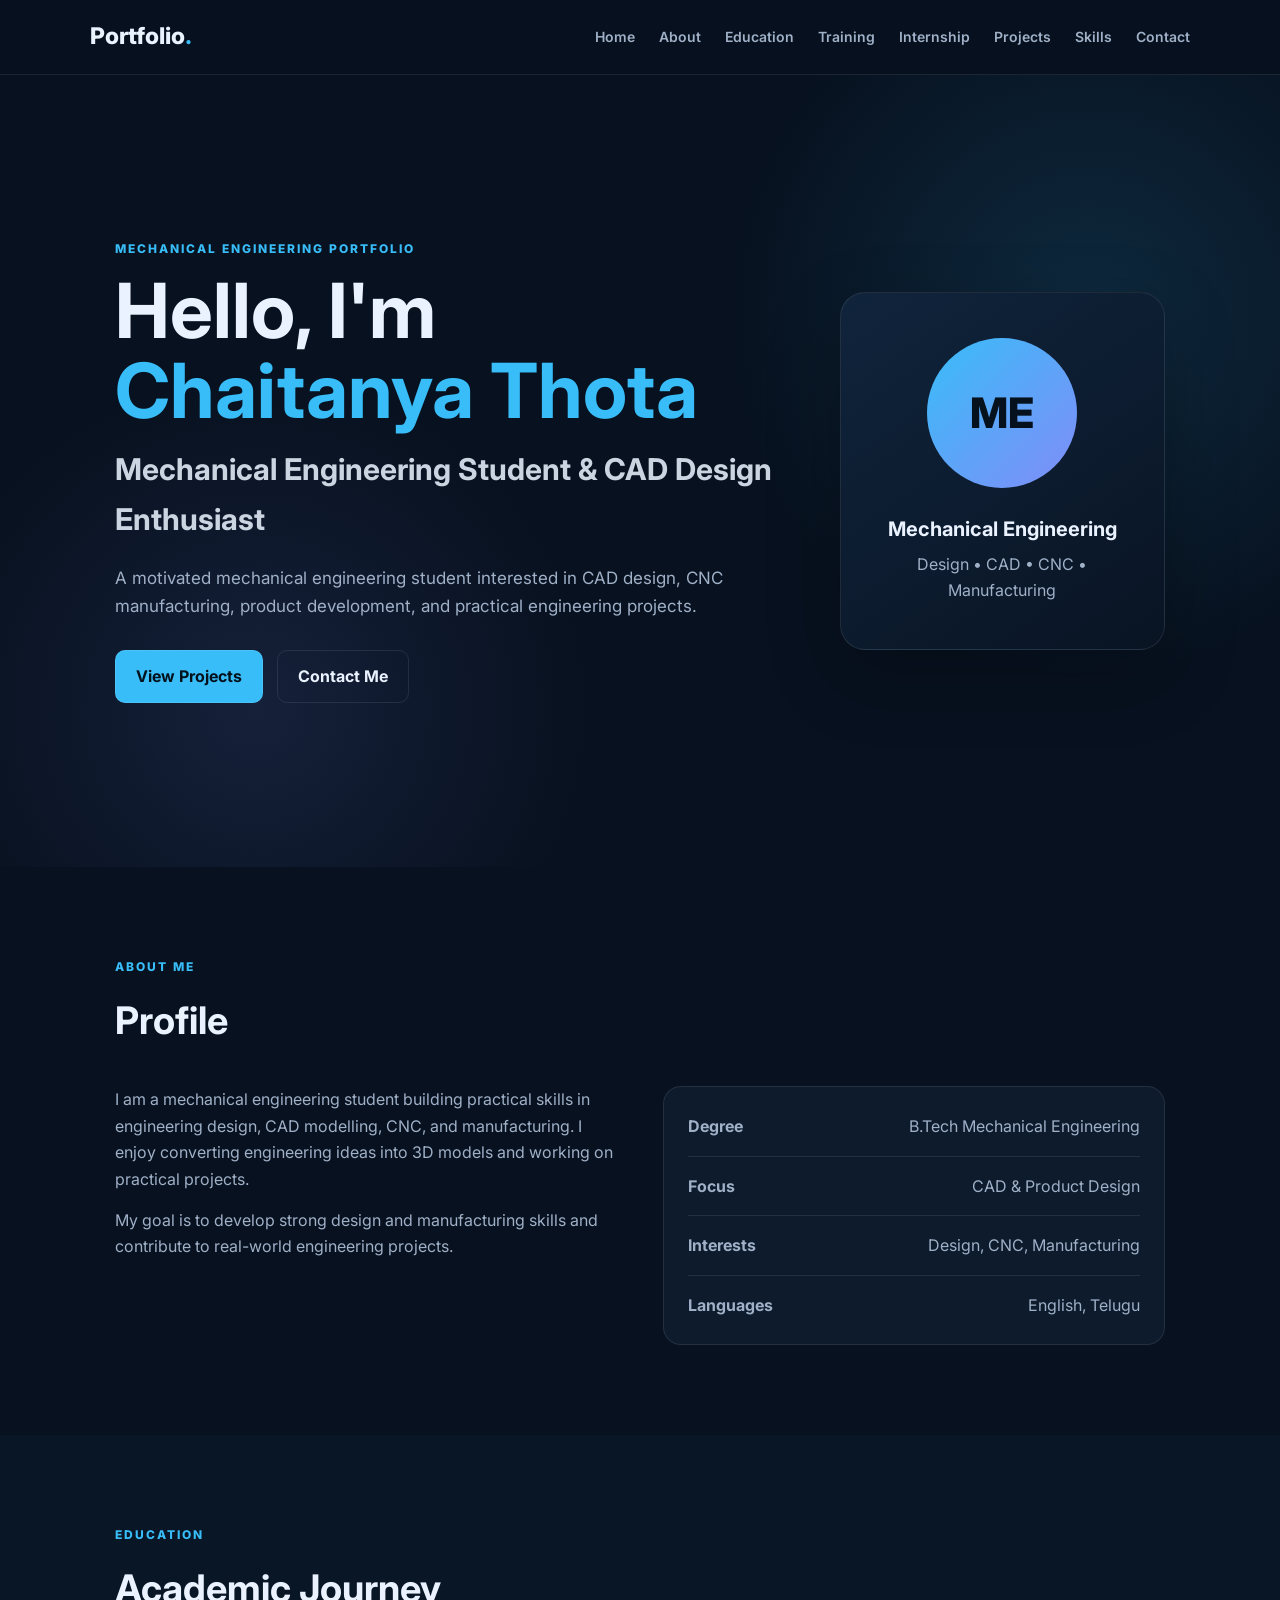
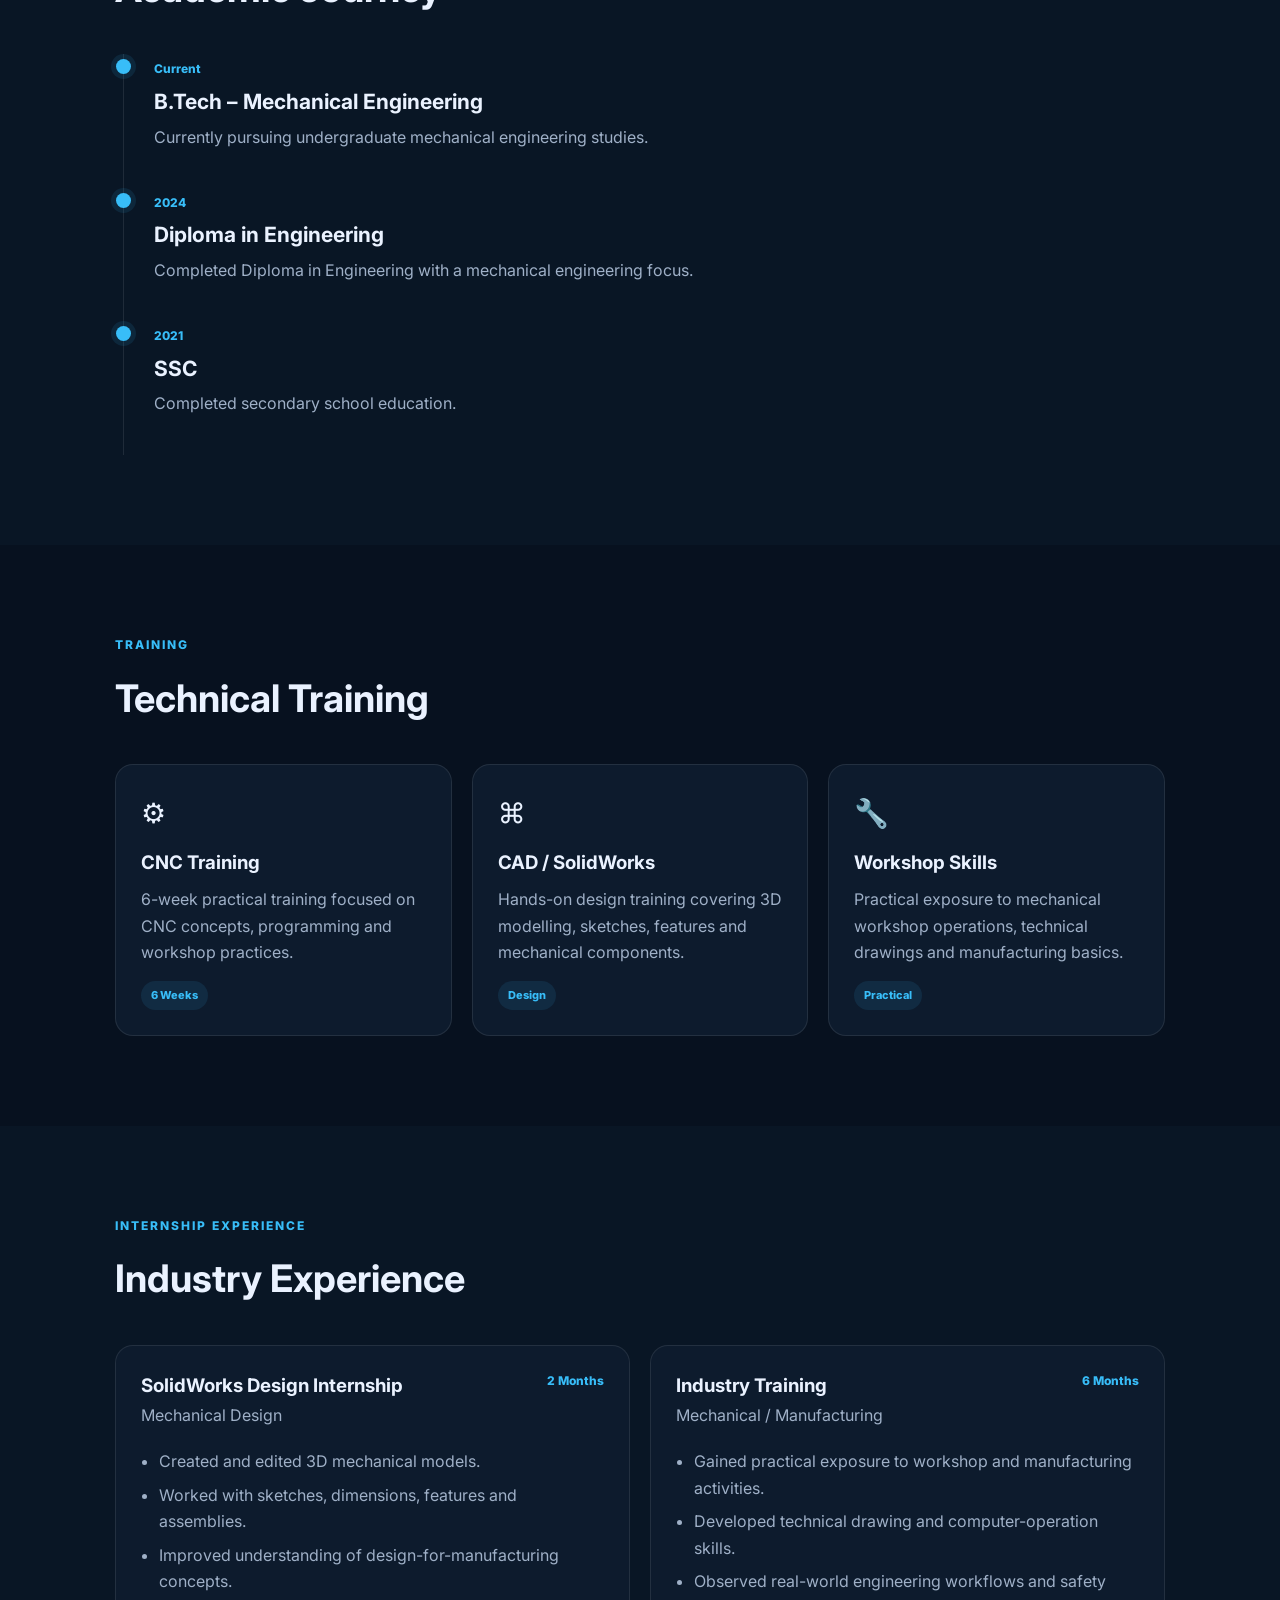
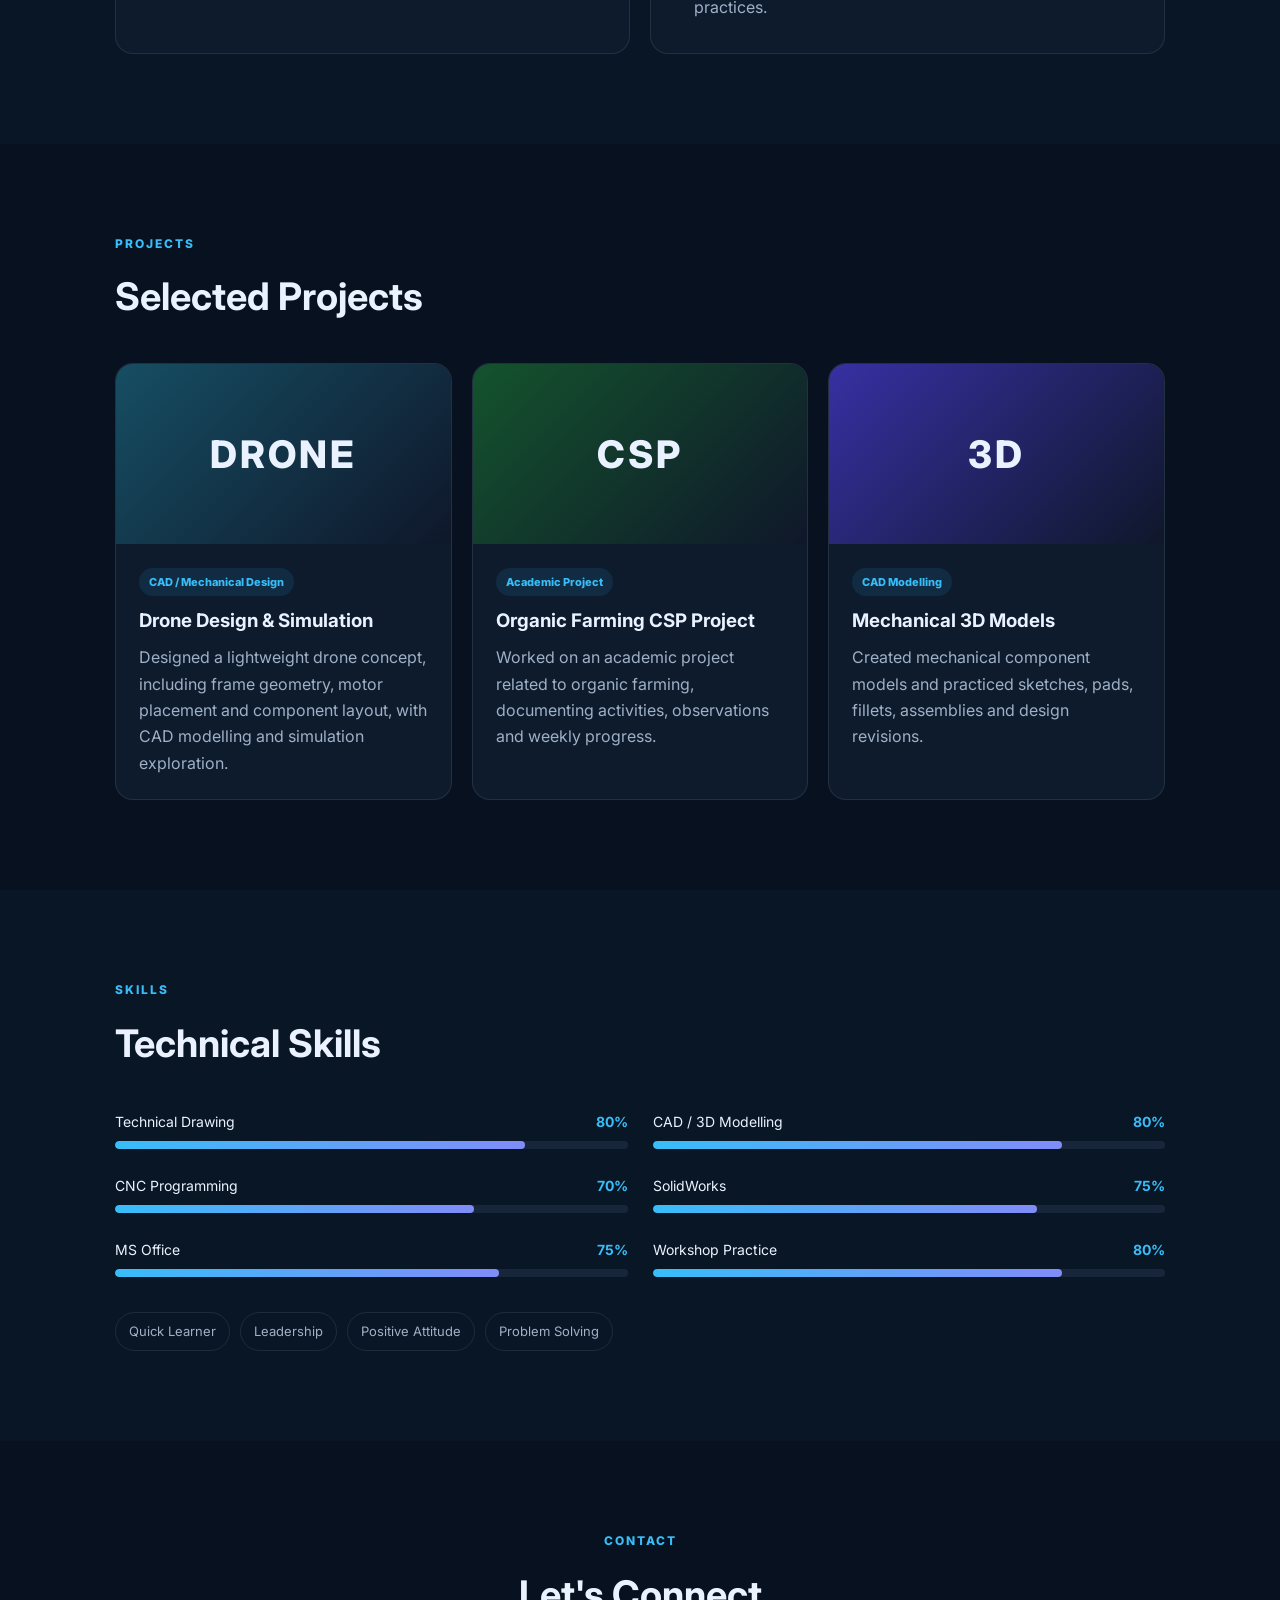
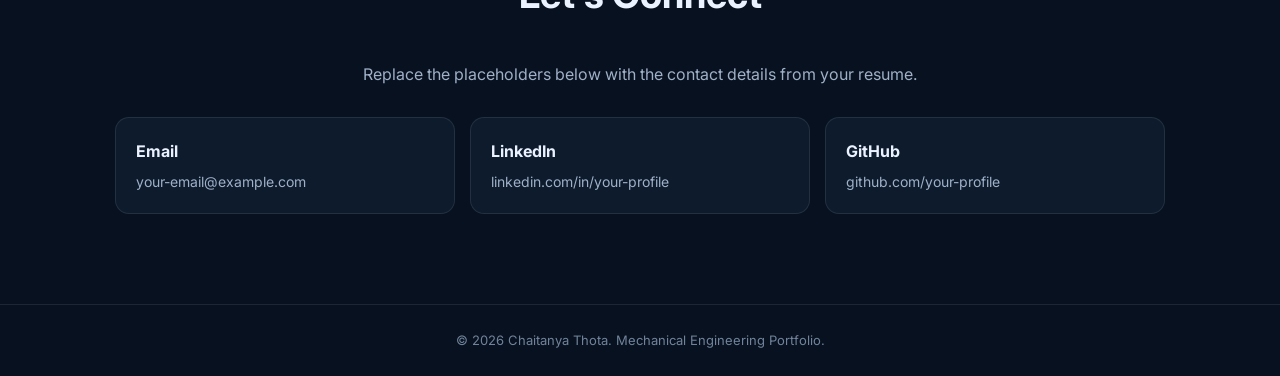
==== index.html @ 31b7e0b7 "Add files via upload" ====
<!DOCTYPE html>
<html lang="en">
<head>
  <meta charset="UTF-8">
  <meta name="viewport" content="width=device-width, initial-scale=1.0">
  <title>Mechanical Engineering Portfolio</title>
  <link rel="preconnect" href="https://fonts.googleapis.com">
  <link rel="preconnect" href="https://fonts.gstatic.com" crossorigin>
  <link href="https://fonts.googleapis.com/css2?family=Inter:wght@400;500;600;700;800&display=swap" rel="stylesheet">
  <link rel="stylesheet" href="style.css">
</head>
<body>
  <header class="header">
    <a class="logo" href="#home">Portfolio<span>.</span></a>
    <button class="menu" aria-label="Open menu">☰</button>
    <nav id="nav">
      <a href="#home">Home</a>
      <a href="#about">About</a>
      <a href="#education">Education</a>
      <a href="#training">Training</a>
      <a href="#internship">Internship</a>
      <a href="#projects">Projects</a>
      <a href="#skills">Skills</a>
      <a href="#contact">Contact</a>
    </nav>
  </header>

  <main>
    <section id="home" class="hero">
      <div class="hero-text">
        <p class="eyebrow">MECHANICAL ENGINEERING PORTFOLIO</p>
        <h1>Hello, I'm <span>Chaitanya Thota</span></h1>
        <h2>Mechanical Engineering Student & CAD Design Enthusiast</h2>
        <p class="intro">
          A motivated mechanical engineering student interested in CAD design,
          CNC manufacturing, product development, and practical engineering projects.
        </p>
        <div class="buttons">
          <a class="btn primary" href="#projects">View Projects</a>
          <a class="btn secondary" href="#contact">Contact Me</a>
        </div>
      </div>
      <div class="hero-card">
        <div class="profile-circle">ME</div>
        <h3>Mechanical Engineering</h3>
        <p>Design • CAD • CNC • Manufacturing</p>
      </div>
    </section>

    <section id="about" class="section">
      <p class="eyebrow">ABOUT ME</p>
      <h2 class="section-title">Profile</h2>
      <div class="about-grid">
        <div>
          <p>
            I am a mechanical engineering student building practical skills in
            engineering design, CAD modelling, CNC, and manufacturing.
            I enjoy converting engineering ideas into 3D models and working
            on practical projects.
          </p>
          <p>
            My goal is to develop strong design and manufacturing skills and
            contribute to real-world engineering projects.
          </p>
        </div>
        <div class="info-card">
          <div><strong>Degree</strong><span>B.Tech Mechanical Engineering</span></div>
          <div><strong>Focus</strong><span>CAD & Product Design</span></div>
          <div><strong>Interests</strong><span>Design, CNC, Manufacturing</span></div>
          <div><strong>Languages</strong><span>English, Telugu</span></div>
        </div>
      </div>
    </section>

    <section id="education" class="section alt">
      <p class="eyebrow">EDUCATION</p>
      <h2 class="section-title">Academic Journey</h2>
      <div class="timeline">
        <article class="timeline-item">
          <span class="dot"></span>
          <div>
            <span class="date">Current</span>
            <h3>B.Tech – Mechanical Engineering</h3>
            <p>Currently pursuing undergraduate mechanical engineering studies.</p>
          </div>
        </article>
        <article class="timeline-item">
          <span class="dot"></span>
          <div>
            <span class="date">2024</span>
            <h3>Diploma in Engineering</h3>
            <p>Completed Diploma in Engineering with a mechanical engineering focus.</p>
          </div>
        </article>
        <article class="timeline-item">
          <span class="dot"></span>
          <div>
            <span class="date">2021</span>
            <h3>SSC</h3>
            <p>Completed secondary school education.</p>
          </div>
        </article>
      </div>
    </section>

    <section id="training" class="section">
      <p class="eyebrow">TRAINING</p>
      <h2 class="section-title">Technical Training</h2>
      <div class="cards">
        <article class="card">
          <div class="icon">⚙</div>
          <h3>CNC Training</h3>
          <p>6-week practical training focused on CNC concepts, programming and workshop practices.</p>
          <span class="tag">6 Weeks</span>
        </article>
        <article class="card">
          <div class="icon">⌘</div>
          <h3>CAD / SolidWorks</h3>
          <p>Hands-on design training covering 3D modelling, sketches, features and mechanical components.</p>
          <span class="tag">Design</span>
        </article>
        <article class="card">
          <div class="icon">🔧</div>
          <h3>Workshop Skills</h3>
          <p>Practical exposure to mechanical workshop operations, technical drawings and manufacturing basics.</p>
          <span class="tag">Practical</span>
        </article>
      </div>
    </section>

    <section id="internship" class="section alt">
      <p class="eyebrow">INTERNSHIP EXPERIENCE</p>
      <h2 class="section-title">Industry Experience</h2>
      <div class="experience">
        <article class="experience-card">
          <div class="experience-head">
            <div>
              <h3>SolidWorks Design Internship</h3>
              <p class="muted">Mechanical Design</p>
            </div>
            <span class="date-badge">2 Months</span>
          </div>
          <ul>
            <li>Created and edited 3D mechanical models.</li>
            <li>Worked with sketches, dimensions, features and assemblies.</li>
            <li>Improved understanding of design-for-manufacturing concepts.</li>
          </ul>
        </article>
        <article class="experience-card">
          <div class="experience-head">
            <div>
              <h3>Industry Training</h3>
              <p class="muted">Mechanical / Manufacturing</p>
            </div>
            <span class="date-badge">6 Months</span>
          </div>
          <ul>
            <li>Gained practical exposure to workshop and manufacturing activities.</li>
            <li>Developed technical drawing and computer-operation skills.</li>
            <li>Observed real-world engineering workflows and safety practices.</li>
          </ul>
        </article>
      </div>
    </section>

    <section id="projects" class="section">
      <p class="eyebrow">PROJECTS</p>
      <h2 class="section-title">Selected Projects</h2>
      <div class="project-grid">
        <article class="project">
          <div class="project-image drone">DRONE</div>
          <div class="project-body">
            <span class="tag">CAD / Mechanical Design</span>
            <h3>Drone Design & Simulation</h3>
            <p>Designed a lightweight drone concept, including frame geometry, motor placement and component layout, with CAD modelling and simulation exploration.</p>
          </div>
        </article>
        <article class="project">
          <div class="project-image farm">CSP</div>
          <div class="project-body">
            <span class="tag">Academic Project</span>
            <h3>Organic Farming CSP Project</h3>
            <p>Worked on an academic project related to organic farming, documenting activities, observations and weekly progress.</p>
          </div>
        </article>
        <article class="project">
          <div class="project-image cad">3D</div>
          <div class="project-body">
            <span class="tag">CAD Modelling</span>
            <h3>Mechanical 3D Models</h3>
            <p>Created mechanical component models and practiced sketches, pads, fillets, assemblies and design revisions.</p>
          </div>
        </article>
      </div>
    </section>

    <section id="skills" class="section alt">
      <p class="eyebrow">SKILLS</p>
      <h2 class="section-title">Technical Skills</h2>
      <div class="skills-grid">
        <div class="skill"><div><span>Technical Drawing</span><b>80%</b></div><i><em style="width:80%"></em></i></div>
        <div class="skill"><div><span>CAD / 3D Modelling</span><b>80%</b></div><i><em style="width:80%"></em></i></div>
        <div class="skill"><div><span>CNC Programming</span><b>70%</b></div><i><em style="width:70%"></em></i></div>
        <div class="skill"><div><span>SolidWorks</span><b>75%</b></div><i><em style="width:75%"></em></i></div>
        <div class="skill"><div><span>MS Office</span><b>75%</b></div><i><em style="width:75%"></em></i></div>
        <div class="skill"><div><span>Workshop Practice</span><b>80%</b></div><i><em style="width:80%"></em></i></div>
      </div>
      <div class="chips">
        <span>Quick Learner</span><span>Leadership</span><span>Positive Attitude</span><span>Problem Solving</span>
      </div>
    </section>

    <section id="contact" class="section contact">
      <p class="eyebrow">CONTACT</p>
      <h2 class="section-title">Let's Connect</h2>
      <p>Replace the placeholders below with the contact details from your resume.</p>
      <div class="contact-grid">
        <a href="mailto:your-email@example.com"><strong>Email</strong><span>your-email@example.com</span></a>
        <a href="#"><strong>LinkedIn</strong><span>linkedin.com/in/your-profile</span></a>
        <a href="#"><strong>GitHub</strong><span>github.com/your-profile</span></a>
      </div>
    </section>
  </main>

  <footer>
    <p>© 2026 Chaitanya Thota. Mechanical Engineering Portfolio.</p>
  </footer>

  <script src="script.js"></script>
</body>
</html>
---- style.css ----
*{box-sizing:border-box;margin:0;padding:0}
:root{--bg:#07111f;--card:#0d1b2d;--text:#eaf2ff;--muted:#9fb0c7;--accent:#38bdf8;--accent2:#818cf8;--line:rgba(255,255,255,.09)}
html{scroll-behavior:smooth}
body{font-family:Inter,Arial,sans-serif;background:var(--bg);color:var(--text);line-height:1.65}
a{color:inherit;text-decoration:none}.header{position:sticky;top:0;z-index:20;display:flex;align-items:center;justify-content:space-between;padding:18px 7%;background:rgba(7,17,31,.86);backdrop-filter:blur(14px);border-bottom:1px solid var(--line)}
.logo{font-size:23px;font-weight:800}.logo span,.hero h1 span{color:var(--accent)}
nav{display:flex;gap:24px}nav a{font-size:14px;color:var(--muted);font-weight:600}nav a:hover{color:#fff}.menu{display:none;background:none;border:0;color:#fff;font-size:25px}
.hero{min-height:88vh;display:grid;grid-template-columns:1.35fr .65fr;gap:50px;align-items:center;padding:80px 9%;background:radial-gradient(circle at 85% 30%,rgba(56,189,248,.14),transparent 30%),radial-gradient(circle at 20% 80%,rgba(129,140,248,.12),transparent 28%)}
.eyebrow{color:var(--accent);font-size:12px;letter-spacing:2px;font-weight:800;margin-bottom:12px}.hero h1{font-size:clamp(42px,7vw,76px);line-height:1.05;margin-bottom:15px}.hero h2{font-size:clamp(20px,3vw,30px);color:#cbd5e1;margin-bottom:20px}.intro{max-width:680px;color:var(--muted);font-size:17px}
.buttons{display:flex;gap:14px;margin-top:30px}.btn{padding:12px 20px;border-radius:10px;font-weight:700;border:1px solid var(--line)}.primary{background:var(--accent);color:#03111c}.secondary:hover{background:rgba(255,255,255,.06)}
.hero-card{background:linear-gradient(145deg,#10243c,#091423);border:1px solid var(--line);border-radius:25px;padding:45px 25px;text-align:center;box-shadow:0 25px 70px rgba(0,0,0,.25)}.profile-circle{width:150px;height:150px;border-radius:50%;display:grid;place-items:center;margin:0 auto 25px;background:linear-gradient(135deg,var(--accent),var(--accent2));color:#06111e;font-size:42px;font-weight:800}.hero-card h3{font-size:20px}.hero-card p{color:var(--muted);margin-top:5px}
.section{padding:90px 9%;scroll-margin-top:70px}.alt{background:#091625}.section-title{font-size:38px;margin-bottom:35px}.about-grid{display:grid;grid-template-columns:1fr 1fr;gap:45px;color:var(--muted)}.about-grid p+p{margin-top:15px}.info-card{border:1px solid var(--line);background:var(--card);border-radius:18px;padding:10px 24px}.info-card div{display:flex;justify-content:space-between;gap:20px;padding:16px 0;border-bottom:1px solid var(--line)}.info-card div:last-child{border:0}.info-card span{color:var(--muted);text-align:right}
.timeline{max-width:850px;border-left:1px solid var(--line);margin-left:8px;padding-left:30px}.timeline-item{position:relative;padding:0 0 38px}.dot{position:absolute;left:-38px;top:5px;width:15px;height:15px;border-radius:50%;background:var(--accent);box-shadow:0 0 0 5px rgba(56,189,248,.1)}.date{font-size:12px;color:var(--accent);font-weight:800}.timeline h3{font-size:21px;margin:4px 0}.timeline p,.muted{color:var(--muted)}
.cards{display:grid;grid-template-columns:repeat(3,1fr);gap:20px}.card,.experience-card,.project{background:var(--card);border:1px solid var(--line);border-radius:18px;padding:25px}.card:hover,.project:hover{transform:translateY(-5px);transition:.25s}.icon{font-size:28px;margin-bottom:12px}.card h3{margin-bottom:7px}.card p,.project p{color:var(--muted)}.tag{display:inline-block;margin-top:16px;padding:5px 10px;border-radius:999px;background:rgba(56,189,248,.1);color:var(--accent);font-size:11px;font-weight:800}
.experience{display:grid;grid-template-columns:1fr 1fr;gap:20px}.experience-head{display:flex;justify-content:space-between;gap:15px}.date-badge{white-space:nowrap;color:var(--accent);font-size:12px;font-weight:800}.experience-card ul{margin:20px 0 0 18px;color:var(--muted)}.experience-card li{margin:7px 0}
.project-grid{display:grid;grid-template-columns:repeat(3,1fr);gap:20px}.project{padding:0;overflow:hidden}.project-image{height:180px;display:grid;place-items:center;font-size:38px;font-weight:800;letter-spacing:3px}.drone{background:linear-gradient(135deg,#164e63,#0f172a)}.farm{background:linear-gradient(135deg,#14532d,#0f172a)}.cad{background:linear-gradient(135deg,#3730a3,#0f172a)}.project-body{padding:23px}.project-body .tag{margin:0 0 10px}.project h3{margin-bottom:7px}
.skills-grid{display:grid;grid-template-columns:1fr 1fr;gap:25px}.skill div{display:flex;justify-content:space-between;font-size:14px}.skill b{color:var(--accent)}.skill i{display:block;height:8px;background:#17263a;border-radius:20px;margin-top:8px;overflow:hidden}.skill em{display:block;height:100%;background:linear-gradient(90deg,var(--accent),var(--accent2));border-radius:20px}.chips{display:flex;flex-wrap:wrap;gap:10px;margin-top:35px}.chips span{padding:8px 13px;border:1px solid var(--line);border-radius:999px;color:var(--muted);font-size:13px}
.contact{text-align:center}.contact>p:not(.eyebrow){color:var(--muted)}.contact-grid{display:grid;grid-template-columns:repeat(3,1fr);gap:15px;margin-top:30px;text-align:left}.contact-grid a{background:var(--card);border:1px solid var(--line);border-radius:14px;padding:20px}.contact-grid strong,.contact-grid span{display:block}.contact-grid span{color:var(--muted);font-size:14px;margin-top:5px}
footer{text-align:center;padding:25px;color:#71839b;border-top:1px solid var(--line);font-size:13px}
@media(max-width:850px){nav{display:none;position:absolute;top:65px;left:0;right:0;background:#081322;padding:20px 7%;flex-direction:column;gap:15px;border-bottom:1px solid var(--line)}nav.open{display:flex}.menu{display:block}.hero,.about-grid,.experience,.cards,.project-grid,.contact-grid{grid-template-columns:1fr}.hero{padding-top:60px}.hero-card{max-width:400px}.skills-grid{grid-template-columns:1fr}.section{padding:70px 7%}}
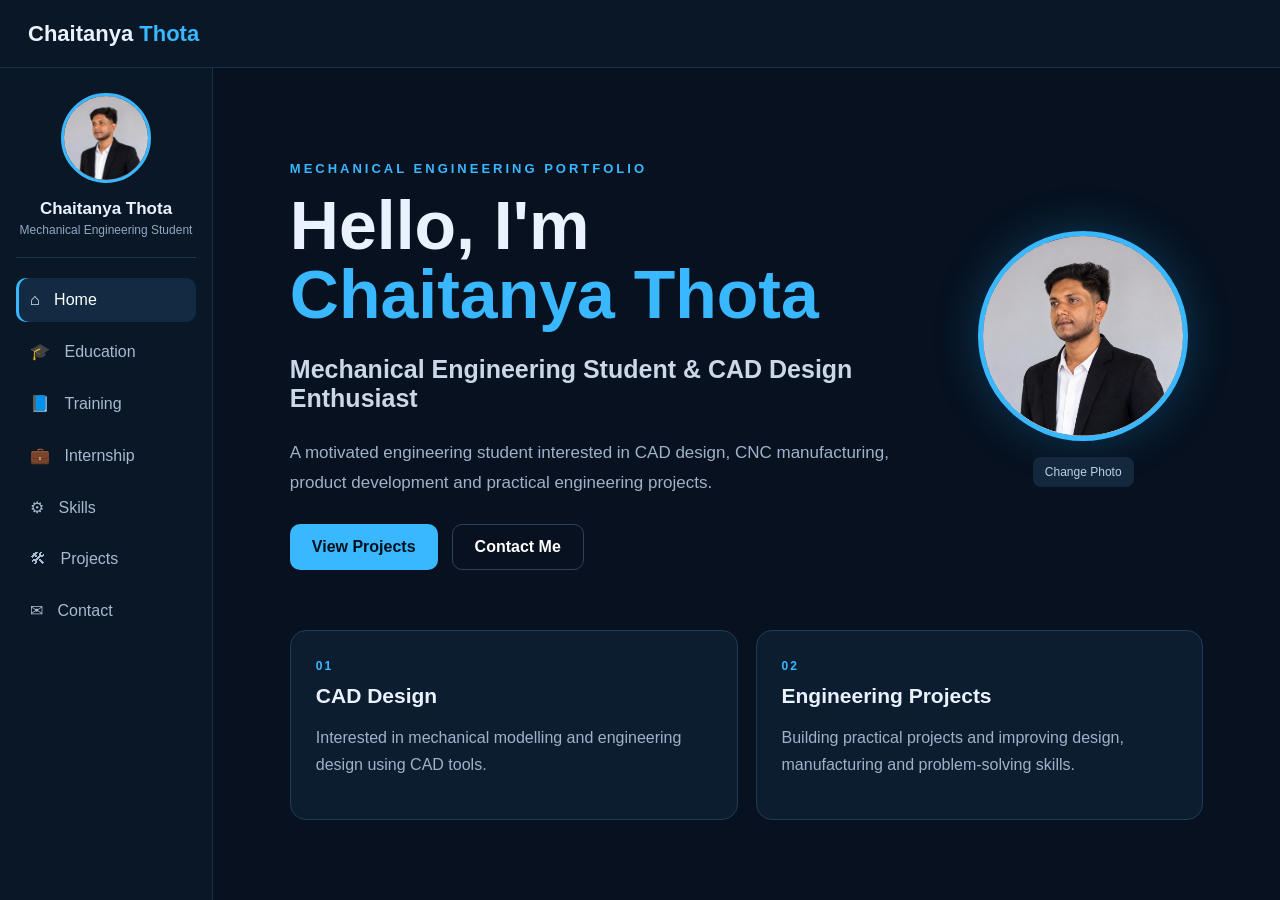
==== commit dcaeaa17: "Add files via upload" ====
--- a/index.html
+++ b/index.html
@@ -1,231 +1,121 @@
 <!DOCTYPE html>
 <html lang="en">
 <head>
-  <meta charset="UTF-8">
-  <meta name="viewport" content="width=device-width, initial-scale=1.0">
-  <title>Mechanical Engineering Portfolio</title>
-  <link rel="preconnect" href="https://fonts.googleapis.com">
-  <link rel="preconnect" href="https://fonts.gstatic.com" crossorigin>
-  <link href="https://fonts.googleapis.com/css2?family=Inter:wght@400;500;600;700;800&display=swap" rel="stylesheet">
-  <link rel="stylesheet" href="style.css">
+<meta charset="UTF-8">
+<meta name="viewport" content="width=device-width, initial-scale=1.0">
+<title>Chaitanya Thota | Mechanical Engineering Portfolio</title>
+<link rel="stylesheet" href="style.css">
 </head>
 <body>
-  <header class="header">
-    <a class="logo" href="#home">Portfolio<span>.</span></a>
-    <button class="menu" aria-label="Open menu">☰</button>
-    <nav id="nav">
-      <a href="#home">Home</a>
-      <a href="#about">About</a>
-      <a href="#education">Education</a>
-      <a href="#training">Training</a>
-      <a href="#internship">Internship</a>
-      <a href="#projects">Projects</a>
-      <a href="#skills">Skills</a>
-      <a href="#contact">Contact</a>
+<header class="topbar">
+  <div class="brand">Chaitanya <span>Thota</span></div>
+  <button class="menu-btn" id="menuBtn">☰</button>
+</header>
+
+<div class="layout">
+  <aside class="sidebar" id="sidebar">
+    <div class="profile">
+      <img src="profile.jpg" alt="Chaitanya Thota">
+      <h2>Chaitanya Thota</h2>
+      <p>Mechanical Engineering Student</p>
+    </div>
+    <nav>
+      <button class="nav-item active" data-section="home">⌂ <span>Home</span></button>
+      <button class="nav-item" data-section="education">🎓 <span>Education</span></button>
+      <button class="nav-item" data-section="training">📘 <span>Training</span></button>
+      <button class="nav-item" data-section="internship">💼 <span>Internship</span></button>
+      <button class="nav-item" data-section="skills">⚙ <span>Skills</span></button>
+      <button class="nav-item" data-section="projects">🛠 <span>Projects</span></button>
+      <button class="nav-item" data-section="contact">✉ <span>Contact</span></button>
     </nav>
-  </header>
+  </aside>
 
-  <main>
-    <section id="home" class="hero">
-      <div class="hero-text">
+  <main class="content">
+    <div class="hero-top">
+      <div>
         <p class="eyebrow">MECHANICAL ENGINEERING PORTFOLIO</p>
-        <h1>Hello, I'm <span>Chaitanya Thota</span></h1>
-        <h2>Mechanical Engineering Student & CAD Design Enthusiast</h2>
-        <p class="intro">
-          A motivated mechanical engineering student interested in CAD design,
-          CNC manufacturing, product development, and practical engineering projects.
-        </p>
-        <div class="buttons">
-          <a class="btn primary" href="#projects">View Projects</a>
-          <a class="btn secondary" href="#contact">Contact Me</a>
+        <h1>Hello, I'm <strong>Chaitanya Thota</strong></h1>
+        <p class="subtitle">Mechanical Engineering Student & CAD Design Enthusiast</p>
+        <p class="intro">A motivated engineering student interested in CAD design, CNC manufacturing, product development and practical engineering projects.</p>
+        <div class="actions">
+          <button class="primary" data-go="projects">View Projects</button>
+          <button class="secondary" data-go="contact">Contact Me</button>
         </div>
       </div>
-      <div class="hero-card">
-        <div class="profile-circle">ME</div>
-        <h3>Mechanical Engineering</h3>
-        <p>Design • CAD • CNC • Manufacturing</p>
+      <div class="logo-wrap">
+        <img id="mainLogo" src="profile.jpg" alt="Chaitanya Thota profile">
+        <label class="change-logo">Change Photo
+          <input type="file" id="logoInput" accept="image/*">
+        </label>
+      </div>
+    </div>
+
+    <section id="home" class="section active-section">
+      <div class="cards two">
+        <article class="card highlight"><span>01</span><h3>CAD Design</h3><p>Interested in mechanical modelling and engineering design using CAD tools.</p></article>
+        <article class="card highlight"><span>02</span><h3>Engineering Projects</h3><p>Building practical projects and improving design, manufacturing and problem-solving skills.</p></article>
       </div>
     </section>
 
-    <section id="about" class="section">
-      <p class="eyebrow">ABOUT ME</p>
-      <h2 class="section-title">Profile</h2>
-      <div class="about-grid">
-        <div>
-          <p>
-            I am a mechanical engineering student building practical skills in
-            engineering design, CAD modelling, CNC, and manufacturing.
-            I enjoy converting engineering ideas into 3D models and working
-            on practical projects.
-          </p>
-          <p>
-            My goal is to develop strong design and manufacturing skills and
-            contribute to real-world engineering projects.
-          </p>
-        </div>
-        <div class="info-card">
-          <div><strong>Degree</strong><span>B.Tech Mechanical Engineering</span></div>
-          <div><strong>Focus</strong><span>CAD & Product Design</span></div>
-          <div><strong>Interests</strong><span>Design, CNC, Manufacturing</span></div>
-          <div><strong>Languages</strong><span>English, Telugu</span></div>
-        </div>
-      </div>
-    </section>
-
-    <section id="education" class="section alt">
-      <p class="eyebrow">EDUCATION</p>
-      <h2 class="section-title">Academic Journey</h2>
+    <section id="education" class="section">
+      <h2>Education</h2>
       <div class="timeline">
-        <article class="timeline-item">
-          <span class="dot"></span>
-          <div>
-            <span class="date">Current</span>
-            <h3>B.Tech – Mechanical Engineering</h3>
-            <p>Currently pursuing undergraduate mechanical engineering studies.</p>
-          </div>
-        </article>
-        <article class="timeline-item">
-          <span class="dot"></span>
-          <div>
-            <span class="date">2024</span>
-            <h3>Diploma in Engineering</h3>
-            <p>Completed Diploma in Engineering with a mechanical engineering focus.</p>
-          </div>
-        </article>
-        <article class="timeline-item">
-          <span class="dot"></span>
-          <div>
-            <span class="date">2021</span>
-            <h3>SSC</h3>
-            <p>Completed secondary school education.</p>
-          </div>
-        </article>
+        <article><b>B.Tech — Mechanical Engineering</b><p>Currently pursuing B.Tech, 3rd Year</p><small>Mechanical Engineering</small></article>
+        <article><b>Academic Development</b><p>Studying mechanical design, manufacturing, CAD, FEM, heat transfer, fluid mechanics and related engineering subjects.</p></article>
       </div>
     </section>
 
     <section id="training" class="section">
-      <p class="eyebrow">TRAINING</p>
-      <h2 class="section-title">Technical Training</h2>
-      <div class="cards">
-        <article class="card">
-          <div class="icon">⚙</div>
-          <h3>CNC Training</h3>
-          <p>6-week practical training focused on CNC concepts, programming and workshop practices.</p>
-          <span class="tag">6 Weeks</span>
-        </article>
-        <article class="card">
-          <div class="icon">⌘</div>
-          <h3>CAD / SolidWorks</h3>
-          <p>Hands-on design training covering 3D modelling, sketches, features and mechanical components.</p>
-          <span class="tag">Design</span>
-        </article>
-        <article class="card">
-          <div class="icon">🔧</div>
-          <h3>Workshop Skills</h3>
-          <p>Practical exposure to mechanical workshop operations, technical drawings and manufacturing basics.</p>
-          <span class="tag">Practical</span>
-        </article>
+      <h2>Training</h2>
+      <div class="cards two">
+        <article class="card"><h3>CAD / Mechanical Design</h3><p>Hands-on learning with 2D/3D modelling, sketches, assemblies and engineering drawings.</p></article>
+        <article class="card"><h3>Engineering Software</h3><p>Learning and practicing tools such as AutoCAD, SolidWorks, CATIA and FreeCAD.</p></article>
       </div>
     </section>
 
-    <section id="internship" class="section alt">
-      <p class="eyebrow">INTERNSHIP EXPERIENCE</p>
-      <h2 class="section-title">Industry Experience</h2>
-      <div class="experience">
-        <article class="experience-card">
-          <div class="experience-head">
-            <div>
-              <h3>SolidWorks Design Internship</h3>
-              <p class="muted">Mechanical Design</p>
-            </div>
-            <span class="date-badge">2 Months</span>
-          </div>
-          <ul>
-            <li>Created and edited 3D mechanical models.</li>
-            <li>Worked with sketches, dimensions, features and assemblies.</li>
-            <li>Improved understanding of design-for-manufacturing concepts.</li>
-          </ul>
-        </article>
-        <article class="experience-card">
-          <div class="experience-head">
-            <div>
-              <h3>Industry Training</h3>
-              <p class="muted">Mechanical / Manufacturing</p>
-            </div>
-            <span class="date-badge">6 Months</span>
-          </div>
-          <ul>
-            <li>Gained practical exposure to workshop and manufacturing activities.</li>
-            <li>Developed technical drawing and computer-operation skills.</li>
-            <li>Observed real-world engineering workflows and safety practices.</li>
-          </ul>
-        </article>
+    <section id="internship" class="section">
+      <h2>Internship</h2>
+      <article class="wide-card">
+        <div class="date">15 MAY 2025 — 15 JUL 2025</div>
+        <h3>Mechanical Design Internship</h3>
+        <p>Internship focused on designing and practical CAD-based engineering work.</p>
+        <p><b>Duration:</b> 2 Months</p>
+      </article>
+    </section>
+
+    <section id="skills" class="section">
+      <h2>Skills</h2>
+      <div class="skill-grid">
+        <div class="skill">AutoCAD</div><div class="skill">SolidWorks</div><div class="skill">CATIA</div>
+        <div class="skill">FreeCAD</div><div class="skill">3D CAD Modelling</div><div class="skill">Mechanical Design</div>
+        <div class="skill">CNC / Manufacturing</div><div class="skill">Engineering Drawing</div>
+        <div class="skill">Python Basics</div><div class="skill">Problem Solving</div>
       </div>
     </section>
 
     <section id="projects" class="section">
-      <p class="eyebrow">PROJECTS</p>
-      <h2 class="section-title">Selected Projects</h2>
-      <div class="project-grid">
-        <article class="project">
-          <div class="project-image drone">DRONE</div>
-          <div class="project-body">
-            <span class="tag">CAD / Mechanical Design</span>
-            <h3>Drone Design & Simulation</h3>
-            <p>Designed a lightweight drone concept, including frame geometry, motor placement and component layout, with CAD modelling and simulation exploration.</p>
-          </div>
-        </article>
-        <article class="project">
-          <div class="project-image farm">CSP</div>
-          <div class="project-body">
-            <span class="tag">Academic Project</span>
-            <h3>Organic Farming CSP Project</h3>
-            <p>Worked on an academic project related to organic farming, documenting activities, observations and weekly progress.</p>
-          </div>
-        </article>
-        <article class="project">
-          <div class="project-image cad">3D</div>
-          <div class="project-body">
-            <span class="tag">CAD Modelling</span>
-            <h3>Mechanical 3D Models</h3>
-            <p>Created mechanical component models and practiced sketches, pads, fillets, assemblies and design revisions.</p>
-          </div>
-        </article>
+      <h2>Projects</h2>
+      <div class="cards">
+        <article class="card project"><span>PROJECT 01</span><h3>Drone Design & CAD Model</h3><p>Mechanical drone concept involving frame design, motor placement, propeller arrangement and stability considerations.</p></article>
+        <article class="card project"><span>PROJECT 02</span><h3>Organic Farming CSP Project</h3><p>Academic project involving planning, documentation and practical study of organic farming.</p></article>
+        <article class="card project"><span>PROJECT 03</span><h3>Mechanical CAD Models</h3><p>Collection of 2D sketches and 3D mechanical models developed while learning CAD software.</p></article>
       </div>
     </section>
 
-    <section id="skills" class="section alt">
-      <p class="eyebrow">SKILLS</p>
-      <h2 class="section-title">Technical Skills</h2>
-      <div class="skills-grid">
-        <div class="skill"><div><span>Technical Drawing</span><b>80%</b></div><i><em style="width:80%"></em></i></div>
-        <div class="skill"><div><span>CAD / 3D Modelling</span><b>80%</b></div><i><em style="width:80%"></em></i></div>
-        <div class="skill"><div><span>CNC Programming</span><b>70%</b></div><i><em style="width:70%"></em></i></div>
-        <div class="skill"><div><span>SolidWorks</span><b>75%</b></div><i><em style="width:75%"></em></i></div>
-        <div class="skill"><div><span>MS Office</span><b>75%</b></div><i><em style="width:75%"></em></i></div>
-        <div class="skill"><div><span>Workshop Practice</span><b>80%</b></div><i><em style="width:80%"></em></i></div>
-      </div>
-      <div class="chips">
-        <span>Quick Learner</span><span>Leadership</span><span>Positive Attitude</span><span>Problem Solving</span>
-      </div>
-    </section>
-
-    <section id="contact" class="section contact">
-      <p class="eyebrow">CONTACT</p>
-      <h2 class="section-title">Let's Connect</h2>
-      <p>Replace the placeholders below with the contact details from your resume.</p>
-      <div class="contact-grid">
-        <a href="mailto:your-email@example.com"><strong>Email</strong><span>your-email@example.com</span></a>
-        <a href="#"><strong>LinkedIn</strong><span>linkedin.com/in/your-profile</span></a>
-        <a href="#"><strong>GitHub</strong><span>github.com/your-profile</span></a>
+    <section id="contact" class="section">
+      <h2>Contact</h2>
+      <div class="contact-card">
+        <h3>Let's connect</h3>
+        <p>For internships, projects and engineering opportunities.</p>
+        <div class="contact-links">
+          <a href="mailto:your-email@example.com">Email</a>
+          <a href="#" onclick="alert('Add your LinkedIn profile link in index.html'); return false;">LinkedIn</a>
+          <a href="#" onclick="alert('Add your resume PDF to the repository and link it here.'); return false;">Resume</a>
+        </div>
       </div>
     </section>
   </main>
-
-  <footer>
-    <p>© 2026 Chaitanya Thota. Mechanical Engineering Portfolio.</p>
-  </footer>
-
-  <script src="script.js"></script>
+</div>
+<script src="script.js"></script>
 </body>
-</html>
+</html>
--- a/style.css
+++ b/style.css
@@ -1,20 +1 @@
-*{box-sizing:border-box;margin:0;padding:0}
-:root{--bg:#07111f;--card:#0d1b2d;--text:#eaf2ff;--muted:#9fb0c7;--accent:#38bdf8;--accent2:#818cf8;--line:rgba(255,255,255,.09)}
-html{scroll-behavior:smooth}
-body{font-family:Inter,Arial,sans-serif;background:var(--bg);color:var(--text);line-height:1.65}
-a{color:inherit;text-decoration:none}.header{position:sticky;top:0;z-index:20;display:flex;align-items:center;justify-content:space-between;padding:18px 7%;background:rgba(7,17,31,.86);backdrop-filter:blur(14px);border-bottom:1px solid var(--line)}
-.logo{font-size:23px;font-weight:800}.logo span,.hero h1 span{color:var(--accent)}
-nav{display:flex;gap:24px}nav a{font-size:14px;color:var(--muted);font-weight:600}nav a:hover{color:#fff}.menu{display:none;background:none;border:0;color:#fff;font-size:25px}
-.hero{min-height:88vh;display:grid;grid-template-columns:1.35fr .65fr;gap:50px;align-items:center;padding:80px 9%;background:radial-gradient(circle at 85% 30%,rgba(56,189,248,.14),transparent 30%),radial-gradient(circle at 20% 80%,rgba(129,140,248,.12),transparent 28%)}
-.eyebrow{color:var(--accent);font-size:12px;letter-spacing:2px;font-weight:800;margin-bottom:12px}.hero h1{font-size:clamp(42px,7vw,76px);line-height:1.05;margin-bottom:15px}.hero h2{font-size:clamp(20px,3vw,30px);color:#cbd5e1;margin-bottom:20px}.intro{max-width:680px;color:var(--muted);font-size:17px}
-.buttons{display:flex;gap:14px;margin-top:30px}.btn{padding:12px 20px;border-radius:10px;font-weight:700;border:1px solid var(--line)}.primary{background:var(--accent);color:#03111c}.secondary:hover{background:rgba(255,255,255,.06)}
-.hero-card{background:linear-gradient(145deg,#10243c,#091423);border:1px solid var(--line);border-radius:25px;padding:45px 25px;text-align:center;box-shadow:0 25px 70px rgba(0,0,0,.25)}.profile-circle{width:150px;height:150px;border-radius:50%;display:grid;place-items:center;margin:0 auto 25px;background:linear-gradient(135deg,var(--accent),var(--accent2));color:#06111e;font-size:42px;font-weight:800}.hero-card h3{font-size:20px}.hero-card p{color:var(--muted);margin-top:5px}
-.section{padding:90px 9%;scroll-margin-top:70px}.alt{background:#091625}.section-title{font-size:38px;margin-bottom:35px}.about-grid{display:grid;grid-template-columns:1fr 1fr;gap:45px;color:var(--muted)}.about-grid p+p{margin-top:15px}.info-card{border:1px solid var(--line);background:var(--card);border-radius:18px;padding:10px 24px}.info-card div{display:flex;justify-content:space-between;gap:20px;padding:16px 0;border-bottom:1px solid var(--line)}.info-card div:last-child{border:0}.info-card span{color:var(--muted);text-align:right}
-.timeline{max-width:850px;border-left:1px solid var(--line);margin-left:8px;padding-left:30px}.timeline-item{position:relative;padding:0 0 38px}.dot{position:absolute;left:-38px;top:5px;width:15px;height:15px;border-radius:50%;background:var(--accent);box-shadow:0 0 0 5px rgba(56,189,248,.1)}.date{font-size:12px;color:var(--accent);font-weight:800}.timeline h3{font-size:21px;margin:4px 0}.timeline p,.muted{color:var(--muted)}
-.cards{display:grid;grid-template-columns:repeat(3,1fr);gap:20px}.card,.experience-card,.project{background:var(--card);border:1px solid var(--line);border-radius:18px;padding:25px}.card:hover,.project:hover{transform:translateY(-5px);transition:.25s}.icon{font-size:28px;margin-bottom:12px}.card h3{margin-bottom:7px}.card p,.project p{color:var(--muted)}.tag{display:inline-block;margin-top:16px;padding:5px 10px;border-radius:999px;background:rgba(56,189,248,.1);color:var(--accent);font-size:11px;font-weight:800}
-.experience{display:grid;grid-template-columns:1fr 1fr;gap:20px}.experience-head{display:flex;justify-content:space-between;gap:15px}.date-badge{white-space:nowrap;color:var(--accent);font-size:12px;font-weight:800}.experience-card ul{margin:20px 0 0 18px;color:var(--muted)}.experience-card li{margin:7px 0}
-.project-grid{display:grid;grid-template-columns:repeat(3,1fr);gap:20px}.project{padding:0;overflow:hidden}.project-image{height:180px;display:grid;place-items:center;font-size:38px;font-weight:800;letter-spacing:3px}.drone{background:linear-gradient(135deg,#164e63,#0f172a)}.farm{background:linear-gradient(135deg,#14532d,#0f172a)}.cad{background:linear-gradient(135deg,#3730a3,#0f172a)}.project-body{padding:23px}.project-body .tag{margin:0 0 10px}.project h3{margin-bottom:7px}
-.skills-grid{display:grid;grid-template-columns:1fr 1fr;gap:25px}.skill div{display:flex;justify-content:space-between;font-size:14px}.skill b{color:var(--accent)}.skill i{display:block;height:8px;background:#17263a;border-radius:20px;margin-top:8px;overflow:hidden}.skill em{display:block;height:100%;background:linear-gradient(90deg,var(--accent),var(--accent2));border-radius:20px}.chips{display:flex;flex-wrap:wrap;gap:10px;margin-top:35px}.chips span{padding:8px 13px;border:1px solid var(--line);border-radius:999px;color:var(--muted);font-size:13px}
-.contact{text-align:center}.contact>p:not(.eyebrow){color:var(--muted)}.contact-grid{display:grid;grid-template-columns:repeat(3,1fr);gap:15px;margin-top:30px;text-align:left}.contact-grid a{background:var(--card);border:1px solid var(--line);border-radius:14px;padding:20px}.contact-grid strong,.contact-grid span{display:block}.contact-grid span{color:var(--muted);font-size:14px;margin-top:5px}
-footer{text-align:center;padding:25px;color:#71839b;border-top:1px solid var(--line);font-size:13px}
-@media(max-width:850px){nav{display:none;position:absolute;top:65px;left:0;right:0;background:#081322;padding:20px 7%;flex-direction:column;gap:15px;border-bottom:1px solid var(--line)}nav.open{display:flex}.menu{display:block}.hero,.about-grid,.experience,.cards,.project-grid,.contact-grid{grid-template-columns:1fr}.hero{padding-top:60px}.hero-card{max-width:400px}.skills-grid{grid-template-columns:1fr}.section{padding:70px 7%}}
+*{box-sizing:border-box}body{margin:0;font-family:Inter,Arial,sans-serif;background:#07111f;color:#eaf2ff}button{font:inherit}.topbar{height:68px;background:#091727;border-bottom:1px solid #1c3148;display:flex;align-items:center;justify-content:space-between;padding:0 28px;position:sticky;top:0;z-index:20}.brand{font-size:22px;font-weight:800}.brand span{color:#39b7ff}.menu-btn{display:none;background:none;border:0;color:white;font-size:28px}.layout{display:flex;min-height:calc(100vh - 68px)}.sidebar{width:255px;background:#0a1727;border-right:1px solid #1b3046;padding:25px 16px;position:sticky;top:68px;height:calc(100vh - 68px)}.profile{text-align:center;padding-bottom:20px;border-bottom:1px solid #20354b}.profile img{width:90px;height:90px;object-fit:cover;border-radius:50%;border:3px solid #39b7ff}.profile h2{font-size:17px;margin:12px 0 4px}.profile p{font-size:12px;color:#91a8c0;margin:0}.sidebar nav{margin-top:20px;display:grid;gap:7px}.nav-item{border:0;background:transparent;color:#a8bad0;text-align:left;padding:13px 14px;border-radius:10px;cursor:pointer}.nav-item:hover,.nav-item.active{background:#122b43;color:#fff}.nav-item.active{box-shadow:inset 3px 0 #39b7ff}.nav-item span{margin-left:10px}.content{width:100%;padding:45px 6%;max-width:1250px;margin:auto}.hero-top{display:grid;grid-template-columns:1fr 240px;gap:50px;align-items:center;margin-bottom:35px}.eyebrow{letter-spacing:3px;color:#39b7ff;font-weight:800;font-size:13px}.hero-top h1{font-size:clamp(40px,6vw,68px);line-height:1.02;margin:15px 0}.hero-top h1 strong{display:block;color:#39b7ff}.subtitle{font-size:25px;font-weight:700;color:#cbd8e7;max-width:700px}.intro{font-size:17px;line-height:1.8;color:#9eb2c9;max-width:720px}.actions{display:flex;gap:14px;margin-top:25px}.primary,.secondary{padding:13px 22px;border-radius:10px;border:1px solid #29435e;cursor:pointer;font-weight:700}.primary{background:#39b7ff;color:#03101c;border:0}.secondary{background:transparent;color:white}.logo-wrap{text-align:center}.logo-wrap img{width:210px;height:210px;object-fit:cover;border-radius:50%;border:5px solid #39b7ff;box-shadow:0 0 45px #168ac955}.change-logo{display:inline-block;margin-top:12px;background:#13283d;padding:8px 12px;border-radius:8px;font-size:12px;color:#bcd0e5;cursor:pointer}.change-logo input{display:none}.section{display:none;padding-top:25px}.active-section{display:block}.section h2{font-size:34px;margin:0 0 22px}.cards{display:grid;grid-template-columns:repeat(auto-fit,minmax(240px,1fr));gap:18px}.cards.two{grid-template-columns:repeat(2,1fr)}.card,.wide-card,.contact-card{background:#0d1d30;border:1px solid #213b55;border-radius:16px;padding:25px}.card span,.date{font-size:12px;color:#39b7ff;font-weight:800;letter-spacing:2px}.card h3,.wide-card h3{font-size:21px;margin:10px 0}.card p,.wide-card p,.contact-card p{color:#9eb2c9;line-height:1.7}.timeline{border-left:2px solid #294967;padding-left:25px;display:grid;gap:20px}.timeline article{background:#0d1d30;border:1px solid #213b55;border-radius:12px;padding:20px}.timeline p{color:#a6b8ca}.skill-grid{display:grid;grid-template-columns:repeat(auto-fit,minmax(180px,1fr));gap:12px}.skill{padding:18px;background:#0d1d30;border:1px solid #213b55;border-radius:12px;text-align:center;font-weight:700}.contact-links{display:flex;gap:12px;flex-wrap:wrap}.contact-links a{background:#39b7ff;color:#04101c;text-decoration:none;padding:11px 18px;border-radius:8px;font-weight:700}@media(max-width:800px){.menu-btn{display:block}.sidebar{position:fixed;left:-270px;top:68px;z-index:15;transition:.25s}.sidebar.open{left:0}.content{padding:30px 20px}.hero-top{grid-template-columns:1fr;text-align:left}.logo-wrap{order:-1;text-align:right}.logo-wrap img{width:130px;height:130px}.cards.two{grid-template-columns:1fr}.subtitle{font-size:21px}.intro{font-size:15px}}
